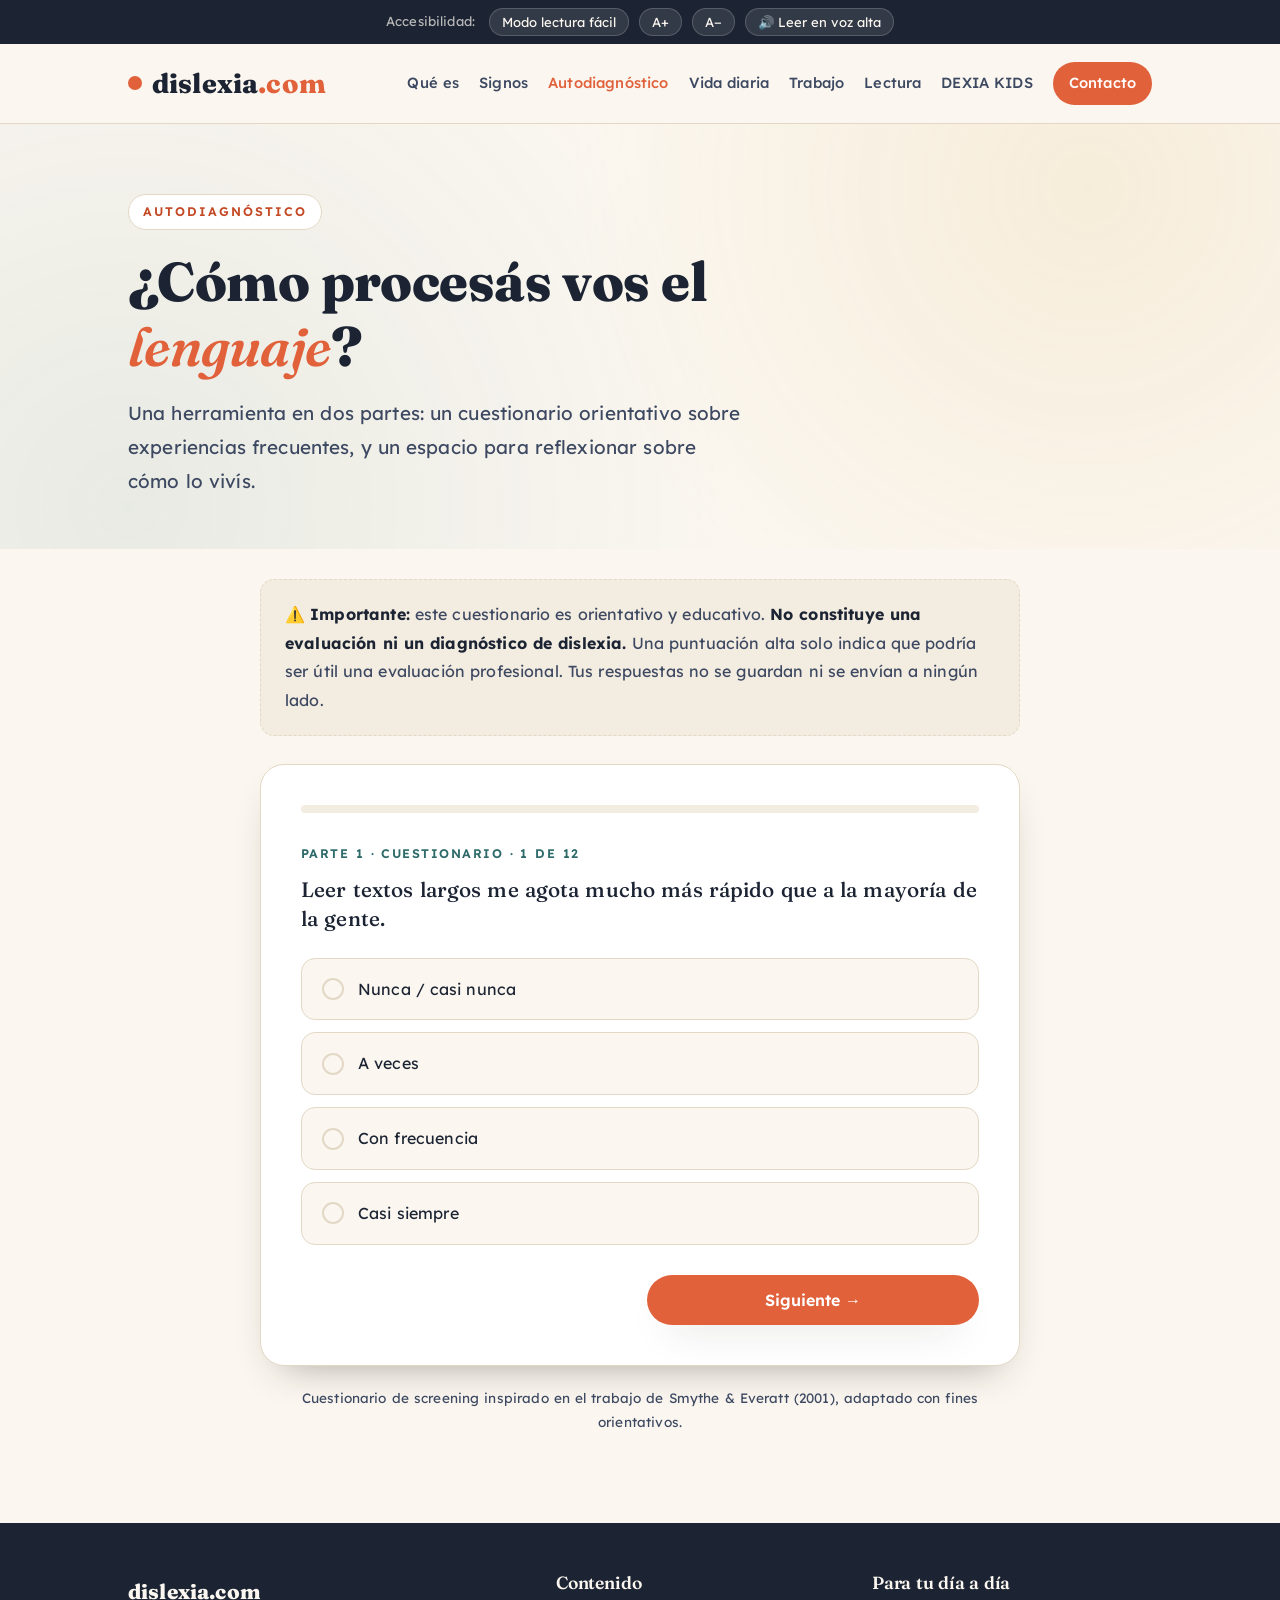
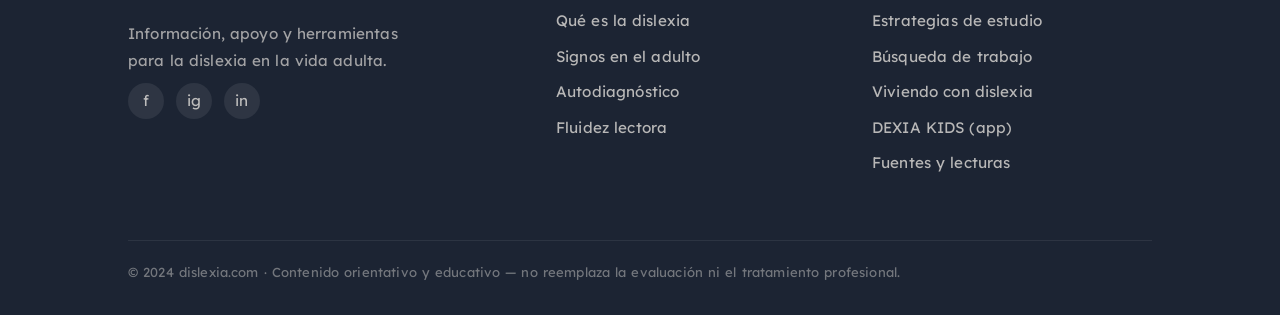
==== autodiagnostico.html @ 5b9c9508 "Add files via upload" ====
<!DOCTYPE html>
<html lang="es">
<head>
<meta charset="UTF-8">
<meta name="viewport" content="width=device-width, initial-scale=1.0">
<link rel="icon" type="image/svg+xml" href="favicon.svg">
<title>Autodiagnóstico orientativo · dislexia.com</title>
<meta name="description" content="Cuestionario orientativo de dislexia en el adulto y espacio de reflexión sobre tu experiencia. No reemplaza una evaluación profesional.">
<link rel="canonical" href="https://www.dislexia.com/autodiagnostico.html">
<meta name="theme-color" content="#e0613a">
<meta property="og:type" content="website">
<meta property="og:locale" content="es_AR">
<meta property="og:locale:alternate" content="en_US">
<meta property="og:site_name" content="dislexia.com">
<meta property="og:title" content="Autodiagnóstico orientativo · dislexia.com">
<meta property="og:description" content="Cuestionario orientativo de dislexia en el adulto y espacio de reflexión sobre tu experiencia. No reemplaza una evaluación profesional.">
<meta property="og:url" content="https://www.dislexia.com/autodiagnostico.html">
<meta property="og:image" content="https://www.dislexia.com/favicon.svg">
<meta name="twitter:card" content="summary">
<meta name="twitter:title" content="Autodiagnóstico orientativo · dislexia.com">
<meta name="twitter:description" content="Cuestionario orientativo de dislexia en el adulto y espacio de reflexión sobre tu experiencia. No reemplaza una evaluación profesional.">
<link rel="preconnect" href="https://fonts.googleapis.com">
<link rel="preconnect" href="https://fonts.gstatic.com" crossorigin>
<link href="https://fonts.googleapis.com/css2?family=Fraunces:opsz,wght@9..144,400;9..144,500;9..144,600;9..144,800&family=Lexend:wght@300;400;500;600;700&display=swap" rel="stylesheet">
<link rel="stylesheet" href="estilos.css">
<style>
  .quiz{background:#fff;border:1px solid var(--line);border-radius:24px;padding:40px;box-shadow:var(--shadow);max-width:760px;margin:0 auto}
  .progress{height:8px;background:var(--paper-2);border-radius:999px;overflow:hidden;margin-bottom:30px}
  .progress span{display:block;height:100%;width:0;background:var(--accent);border-radius:999px;transition:width .4s}
  .qphase{font-size:.78rem;font-weight:600;letter-spacing:.12em;text-transform:uppercase;color:var(--teal);margin-bottom:10px}
  .qtext{font-family:'Fraunces',serif;font-size:1.3rem;font-weight:500;margin-bottom:24px;line-height:1.4;color:var(--ink)}
  .opts{display:flex;flex-direction:column;gap:12px}
  .opt{display:flex;align-items:center;gap:14px;padding:16px 20px;border:1.5px solid var(--line);border-radius:14px;cursor:pointer;font-size:1rem;transition:.18s;background:var(--paper)}
  .opt:hover{border-color:var(--accent);background:#fff}
  .opt.sel{border-color:var(--accent);background:#fff;box-shadow:inset 0 0 0 1px var(--accent)}
  .opt .bullet{width:22px;height:22px;border-radius:50%;border:2px solid var(--line);flex:none;transition:.18s}
  .opt.sel .bullet{border-color:var(--accent);background:var(--accent);box-shadow:inset 0 0 0 3px #fff}
  .reflect textarea{width:100%;min-height:110px;padding:16px;border:1.5px solid var(--line);border-radius:14px;font-family:inherit;font-size:1rem;resize:vertical;background:var(--paper);line-height:1.7}
  .reflect textarea:focus{outline:0;border-color:var(--accent)}
  .reflect .hint{font-size:.88rem;color:var(--ink-soft);margin-top:8px}
  .quiz-nav{display:flex;justify-content:space-between;gap:12px;margin-top:30px}
  .quiz-nav .btn{flex:1;justify-content:center}
  .result{display:none}
  .result.active{display:block}
  .score-card{text-align:center;background:var(--paper);border:1px solid var(--line);border-radius:18px;padding:36px;margin-bottom:24px}
  .score-card .lvl{font-family:'Fraunces',serif;font-size:1.7rem;font-weight:600;margin-bottom:8px;color:var(--ink)}
  .score-card .meter{height:14px;background:var(--paper-2);border-radius:999px;overflow:hidden;margin:20px auto;max-width:420px}
  .score-card .meter span{display:block;height:100%;background:linear-gradient(90deg,var(--gold),var(--accent));border-radius:999px;transition:width .8s;width:0}
  .reflect-back{background:var(--teal-soft);border-radius:14px;padding:20px;margin-bottom:20px;font-size:.98rem;color:var(--ink-soft)}
  .reflect-back strong{display:block;margin-bottom:6px;font-family:'Fraunces',serif;color:var(--teal)}
  .result ul.steps{list-style:none;margin:14px 0;padding:0}
  .result ul.steps li{padding-left:28px;position:relative;margin-bottom:10px;color:var(--ink-soft)}
  .result ul.steps li::before{content:"\2192";position:absolute;left:0;color:var(--accent);font-weight:700}
</style>
</head>
<body>
<div class="a11y" role="region" aria-label="Opciones de accesibilidad">
  <span>Accesibilidad:</span>
  <button id="tggLegible" aria-pressed="false">Modo lectura fácil</button>
  <button id="fontUp">A+</button>
  <button id="fontDown">A−</button>
  <button id="readAloud" aria-pressed="false">🔊 Leer en voz alta</button>
</div>
<nav class="site">
  <div class="wrap">
    <a href="index.html" class="brand"><span class="dot"></span>dislexia<span style="color:var(--accent)">.com</span></a>
    <button class="navtoggle" aria-label="Menú" id="navtoggle">☰</button>
    <div class="navlinks" id="navlinks">
      <a href="que-es.html">Qué es</a>
      <a href="signos.html">Signos</a>
      <a href="autodiagnostico.html" class="active">Autodiagnóstico</a>
      <a href="vida-diaria.html">Vida diaria</a>
      <a href="trabajo.html">Trabajo</a>
      <a href="lectura.html">Lectura</a>
      <a href="dexia-kids.html">DEXIA KIDS</a>
      <a href="contacto.html" class="cta">Contacto</a>
    </div>
  </div>
</nav>
<main>
<header class="page-head">
  <div class="bg"></div>
  <div class="wrap">
    <span class="eyebrow">Autodiagnóstico</span>
    <h1>¿Cómo procesás vos el <em>lenguaje</em>?</h1>
    <p class="lead">Una herramienta en dos partes: un cuestionario orientativo sobre experiencias frecuentes, y un espacio para reflexionar sobre cómo lo vivís.</p>
  </div>
</header>
<section class="content">
  <div class="wrap">
    <div class="callout" style="max-width:760px;margin:0 auto 28px">⚠️ <strong>Importante:</strong> este cuestionario es orientativo y educativo. <strong>No constituye una evaluación ni un diagnóstico de dislexia.</strong> Una puntuación alta solo indica que podría ser útil una evaluación profesional. Tus respuestas no se guardan ni se envían a ningún lado.</div>

    <div class="quiz">
      <div class="progress"><span id="prog"></span></div>
      <div id="quizBody"></div>
      <div class="quiz-nav" id="quizNav">
        <button class="btn btn-ghost" id="prevBtn">← Atrás</button>
        <button class="btn btn-primary" id="nextBtn">Siguiente →</button>
      </div>
      <div class="result" id="result">
        <div style="text-align:center;margin-bottom:20px"><h2 style="font-size:1.5rem">Tu resultado orientativo</h2></div>
        <div class="score-card">
          <div class="lvl" id="resLvl"></div>
          <p id="resText" style="color:var(--ink-soft)"></p>
          <div class="meter"><span id="resMeter"></span></div>
        </div>
        <div class="reflect-back" id="reflectBack"></div>
        <h3 style="font-family:'Fraunces',serif;margin-bottom:6px;color:var(--ink)">Próximos pasos sugeridos</h3>
        <ul class="steps" id="resSteps"></ul>
        <div class="cta-row" style="margin-top:24px">
          <a href="contacto.html" class="btn btn-primary">Conversar con una psicóloga →</a>
          <button class="btn btn-ghost" id="restartBtn">Repetir el test</button>
        </div>
      </div>
    </div>
    <p style="text-align:center;font-size:.85rem;color:var(--ink-soft);margin-top:20px">Cuestionario de screening inspirado en el trabajo de Smythe &amp; Everatt (2001), adaptado con fines orientativos.</p>
  </div>
</section>
</main>
<footer>
  <div class="wrap">
    <div>
      <div class="brand-f">dislexia.com</div>
      <p style="color:rgba(251,247,240,.6);font-size:.95rem;max-width:30ch">Información, apoyo y herramientas para la dislexia en la vida adulta.</p>
      <div class="social">
        <a href="https://www.facebook.com/mundodexia/" aria-label="Facebook">f</a>
        <a href="https://www.instagram.com/todo.dislexia/" aria-label="Instagram">ig</a>
        <a href="https://www.linkedin.com/in/carolina-pampliega/" aria-label="LinkedIn">in</a>
      </div>
    </div>
    <div><h4>Contenido</h4>
      <a href="que-es.html">Qué es la dislexia</a><a href="signos.html">Signos en el adulto</a>
      <a href="autodiagnostico.html">Autodiagnóstico</a><a href="lectura.html">Fluidez lectora</a></div>
    <div><h4>Para tu día a día</h4>
      <a href="estudio.html">Estrategias de estudio</a><a href="trabajo.html">Búsqueda de trabajo</a>
      <a href="vida-diaria.html">Viviendo con dislexia</a>
      <a href="dexia-kids.html">DEXIA KIDS (app)</a><a href="fuentes.html">Fuentes y lecturas</a></div>
    <div class="legal">© 2024 dislexia.com · Contenido orientativo y educativo — no reemplaza la evaluación ni el tratamiento profesional.</div>
  </div>
</footer>
<script src="script.js"></script>
<script>
const screening=[
  "Leer textos largos me agota mucho más rápido que a la mayoría de la gente.",
  "Suelo releer la misma línea o frase varias veces para entenderla.",
  "Me cuesta organizar mis ideas cuando tengo que escribir.",
  "Cometo errores de ortografía incluso en palabras que conozco bien.",
  "Confundo o invierto números, fechas o secuencias (teléfonos, montos).",
  "Recordar instrucciones de varios pasos seguidos me resulta difícil.",
  "Prefiero claramente que me expliquen las cosas hablando antes que leyendo.",
  "De chico/a sentía que leer o escribir me costaba más que a mis compañeros.",
  "Me cuesta calcular el tiempo o llegar puntual a mis compromisos.",
  "Evito tareas que implican mucha lectura o escritura cuando puedo.",
  "Me pierdo con facilidad o confundo izquierda y derecha.",
  "Me expreso mucho mejor hablando que por escrito."
];
const scale=[{t:"Nunca / casi nunca",v:0},{t:"A veces",v:1},{t:"Con frecuencia",v:2},{t:"Casi siempre",v:3}];
const reflectQs=[
  {q:"¿Cuándo empezaste a notar que algo te costaba distinto, y cómo lo viviste?",h:"Poner tu historia en palabras ayuda a ordenarla. Es para vos."},
  {q:"¿En qué situaciones —del trabajo o lo cotidiano— sentís más el impacto hoy?",h:"Identificar el contexto es clave para encontrar estrategias."},
  {q:"¿Qué cosas se te dan especialmente bien? Tus fortalezas también cuentan.",h:"La autopercepción justa incluye lo que funciona, no solo lo que cuesta."}
];
let step=0;
const total=screening.length+reflectQs.length;
const answers=new Array(screening.length).fill(null);
const reflections=new Array(reflectQs.length).fill("");
const body_=document.getElementById('quizBody'),prog=document.getElementById('prog');
const prevBtn=document.getElementById('prevBtn'),nextBtn=document.getElementById('nextBtn');
const quizNav=document.getElementById('quizNav'),resultEl=document.getElementById('result');
function render(){
  prog.style.width=(step/total*100)+'%';
  if(step<screening.length){
    const sel=answers[step];
    body_.innerHTML='<div><div class="qphase">Parte 1 · Cuestionario · '+(step+1)+' de '+screening.length+'</div>'+
      '<div class="qtext">'+screening[step]+'</div><div class="opts">'+
      scale.map((o,i)=>'<div class="opt '+(sel===i?'sel':'')+'" data-i="'+i+'"><span class="bullet"></span>'+o.t+'</div>').join('')+'</div></div>';
    body_.querySelectorAll('.opt').forEach(o=>o.addEventListener('click',()=>{answers[step]=+o.dataset.i;render();}));
  } else {
    const ri=step-screening.length;
    body_.innerHTML='<div class="reflect"><div class="qphase">Parte 2 · Reflexión · '+(ri+1)+' de '+reflectQs.length+'</div>'+
      '<div class="qtext">'+reflectQs[ri].q+'</div>'+
      '<textarea id="refTa" placeholder="Escribí lo que quieras... no hay respuestas correctas.">'+reflections[ri]+'</textarea>'+
      '<p class="hint">'+reflectQs[ri].h+'</p></div>';
    document.getElementById('refTa').addEventListener('input',e=>reflections[ri]=e.target.value);
  }
  prevBtn.style.visibility=step===0?'hidden':'visible';
  nextBtn.textContent=step===total-1?'Ver resultado →':'Siguiente →';
}
nextBtn.addEventListener('click',()=>{
  if(step<screening.length&&answers[step]===null){
    body_.firstChild.animate([{transform:'translateX(-4px)'},{transform:'translateX(4px)'},{transform:'none'}],{duration:200});return;}
  if(step<total-1){step++;render();}else finish();
});
prevBtn.addEventListener('click',()=>{if(step>0){step--;render();}});
function finish(){
  prog.style.width='100%';body_.style.display='none';quizNav.style.display='none';resultEl.classList.add('active');
  const max=screening.length*3,score=answers.reduce((a,b)=>a+(b||0),0),pct=Math.round(score/max*100);
  document.getElementById('resMeter').style.width=pct+'%';
  let lvl,txt,steps;
  if(pct<30){lvl="Pocos indicadores";
    txt="Tus respuestas muestran pocos rasgos típicamente asociados a la dislexia. Esto no descarta otras explicaciones para lo que experimentás.";
    steps=["Si igual sentís dificultades concretas, vale explorarlas con un profesional","Aprovechá las herramientas prácticas del sitio","Cuidá tu autopercepción: tener dificultades no significa que algo esté mal con vos"];}
  else if(pct<60){lvl="Algunos indicadores presentes";
    txt="Aparecen varios rasgos compatibles con un perfil disléxico. No es concluyente, pero sí una buena razón para profundizar.";
    steps=["Considerá una evaluación psicológica para tener claridad","Empezá a probar las estrategias de estudio, lectura y vida diaria","Hablarlo con un profesional puede aliviar mucho la carga emocional"];}
  else{lvl="Varios indicadores significativos";
    txt="Tus respuestas reflejan numerosos rasgos frecuentemente asociados a la dislexia adulta. Una evaluación profesional puede darte respuestas y, sobre todo, herramientas.";
    steps=["Una evaluación profesional te dará un diagnóstico claro","No estás solo/a: el diagnóstico adulto es muy común y abre puertas","Las herramientas del sitio pueden ayudarte desde hoy","Considerá un acompañamiento para trabajar la autopercepción y lo emocional"];}
  document.getElementById('resLvl').textContent=lvl;
  document.getElementById('resText').textContent=txt;
  document.getElementById('resSteps').innerHTML=steps.map(s=>'<li>'+s+'</li>').join('');
  const wrote=reflections.some(r=>r.trim().length>0);
  document.getElementById('reflectBack').innerHTML=wrote
    ?'<strong>Sobre lo que escribiste</strong>Te tomaste el tiempo de mirar tu propia historia: cuándo empezó, dónde impacta y qué se te da bien. Esa mirada completa —dificultades y fortalezas juntas— es justo el punto de partida de un buen acompañamiento. Guardá lo que escribiste; puede ser muy útil en una primera consulta.'
    :'<strong>Un cierre para vos</strong>La parte reflexiva quedó en blanco, y está bien. Cuando quieras, volvé: poner en palabras tu experiencia —lo que cuesta y lo que se te da bien— suele ser el primer paso para cambiar la relación con la dislexia.';
}
document.getElementById('restartBtn').addEventListener('click',()=>{
  step=0;answers.fill(null);reflections.fill("");
  body_.style.display='';quizNav.style.display='';resultEl.classList.remove('active');render();
});
render();
</script>
<script data-goatcounter="https://cpampliega.goatcounter.com/count"
        async src="//gc.zgo.at/count.js"></script>
</body>
</html>
---- estilos.css ----
/* ===== dislexia.com — estilos compartidos ===== */
:root{
  --ink:#1c2433; --ink-soft:#3d4861; --paper:#fbf7f0; --paper-2:#f3ece0;
  --accent:#e0613a; --accent-deep:#c44a26; --teal:#2f6b6b; --teal-soft:#dcebe2;
  --gold:#d9a441; --line:#e3d8c6; --shadow:0 18px 40px -22px rgba(40,30,20,.45);
  --radius:18px; --maxw:1080px;
}
*{box-sizing:border-box;margin:0;padding:0}
html{scroll-behavior:smooth}
body{
  font-family:'Lexend',sans-serif; background:var(--paper); color:var(--ink);
  line-height:1.8; letter-spacing:.01em; word-spacing:.05em;
  -webkit-font-smoothing:antialiased; overflow-x:hidden;
}
h1,h2,h3,h4{font-family:'Fraunces',serif;line-height:1.18;letter-spacing:-.01em;font-weight:600}
a{color:inherit}
::selection{background:var(--accent);color:#fff}
img{max-width:100%}

/* modo lectura fácil */
body.legible{font-weight:500;line-height:2.1;letter-spacing:.05em;word-spacing:.18em}
body.legible p,body.legible li{max-width:62ch}

.wrap{max-width:var(--maxw);margin:0 auto;padding:0 28px}

/* barra accesibilidad */
.a11y{position:relative;z-index:60;background:var(--ink);color:var(--paper);
  display:flex;justify-content:center;gap:10px;flex-wrap:wrap;padding:8px 16px;font-size:.82rem}
.a11y button{background:rgba(255,255,255,.1);color:var(--paper);border:1px solid rgba(255,255,255,.18);
  padding:5px 12px;border-radius:999px;cursor:pointer;font-family:inherit;font-size:.82rem;transition:.2s}
.a11y button:hover,.a11y button[aria-pressed="true"]{background:var(--accent);border-color:var(--accent)}
.a11y span{opacity:.7;align-self:center;margin-right:4px}

/* nav */
nav.site{position:sticky;top:0;z-index:50;background:rgba(251,247,240,.9);backdrop-filter:blur(10px);
  border-bottom:1px solid var(--line)}
nav.site .wrap{display:flex;align-items:center;justify-content:space-between;padding-top:15px;padding-bottom:15px}
.brand{font-family:'Fraunces',serif;font-weight:800;font-size:1.7rem;display:flex;align-items:center;gap:10px;text-decoration:none}
.brand .dot{width:14px;height:14px;border-radius:50%;background:var(--accent)}
.brand span[style*="accent"]{margin-left:-10px}
.navlinks{display:flex;gap:20px;font-size:.92rem;font-weight:500;align-items:center;flex-wrap:wrap}
.navlinks a{text-decoration:none;color:var(--ink-soft);transition:.2s;padding:4px 0}
.navlinks a:hover,.navlinks a.active{color:var(--accent)}
.navlinks a.cta{background:var(--accent);color:#fff;padding:8px 16px;border-radius:999px}
.navlinks a.cta:hover{background:var(--accent-deep);color:#fff}
.navtoggle{display:none;background:none;border:0;font-size:1.6rem;cursor:pointer;color:var(--ink)}
@media(max-width:920px){
  .navlinks{display:none;position:absolute;top:100%;left:0;right:0;flex-direction:column;align-items:flex-start;
    background:var(--paper);padding:20px 28px;gap:14px;border-bottom:1px solid var(--line)}
  .navlinks.open{display:flex}
  .navtoggle{display:block}
}
@media(max-width:420px){
  .brand{font-size:1.45rem}
}

/* botones */
.btn{display:inline-flex;align-items:center;gap:9px;padding:14px 26px;border-radius:999px;
  font-family:inherit;font-weight:600;font-size:1rem;text-decoration:none;cursor:pointer;border:0;transition:.22s}
.btn-primary{background:var(--accent);color:#fff;box-shadow:var(--shadow)}
.btn-primary:hover{background:var(--accent-deep);transform:translateY(-2px)}
.btn-ghost{background:#fff;color:var(--ink);border:1.5px solid var(--line)}
.btn-ghost:hover{border-color:var(--accent);color:var(--accent-deep)}
.cta-row{display:flex;gap:14px;flex-wrap:wrap}

/* page header */
.page-head{padding:70px 0 50px;position:relative;overflow:hidden}
.page-head .bg{position:absolute;inset:0;z-index:0;opacity:.5;
  background:radial-gradient(circle at 85% 15%,rgba(217,164,65,.25),transparent 45%),
             radial-gradient(circle at 10% 90%,rgba(47,107,107,.18),transparent 50%)}
.page-head .wrap{position:relative;z-index:1}
.eyebrow{display:inline-block;font-size:.78rem;font-weight:600;letter-spacing:.16em;text-transform:uppercase;
  color:var(--accent-deep);background:#fff;border:1px solid var(--line);padding:6px 14px;border-radius:999px;margin-bottom:20px}
.page-head h1{font-size:clamp(2.1rem,5vw,3.4rem);font-weight:800;margin-bottom:18px;max-width:18ch}
.page-head h1 em{font-style:italic;color:var(--accent);font-weight:600}
.page-head p.lead{font-size:1.18rem;color:var(--ink-soft);max-width:56ch}

/* secciones contenido */
.content{padding:30px 0 70px}
.content .wrap{max-width:820px}
.content h2{font-size:clamp(1.5rem,3vw,2rem);margin:46px 0 16px;color:var(--ink)}
.content h2:first-child{margin-top:0}
.content h3{font-size:1.2rem;margin:30px 0 10px;color:var(--teal)}
.content p{margin-bottom:18px;color:var(--ink-soft);font-size:1.05rem}
.content ul{margin:0 0 22px;padding-left:0;list-style:none}
.content ul li{position:relative;padding-left:30px;margin-bottom:12px;color:var(--ink-soft);font-size:1.05rem}
.content ul li::before{content:"";position:absolute;left:6px;top:.7em;width:8px;height:8px;border-radius:50%;background:var(--accent)}
.content ul.check li::before{content:"✓";left:0;top:0;width:auto;height:auto;background:none;color:var(--teal);font-weight:700}

/* tarjetas */
.cards{display:grid;grid-template-columns:repeat(auto-fit,minmax(240px,1fr));gap:20px;margin:30px 0}
.card{background:#fff;border:1px solid var(--line);border-radius:var(--radius);padding:26px;transition:.25s;text-decoration:none;color:inherit;display:block}
a.card:hover{transform:translateY(-4px);box-shadow:var(--shadow);border-color:var(--accent)}
.card .ico{width:46px;height:46px;border-radius:13px;display:grid;place-items:center;background:var(--teal-soft);font-size:1.4rem;margin-bottom:14px}
.card h3{font-size:1.12rem;margin:0 0 8px;color:var(--ink)}
.card p{font-size:.96rem;color:var(--ink-soft);margin:0}
.card .more{display:inline-block;margin-top:12px;font-size:.9rem;font-weight:600;color:var(--accent-deep)}

/* cita */
.quote-box{background:var(--teal-soft);border-radius:var(--radius);padding:28px 32px;margin:30px 0;
  border-left:5px solid var(--teal)}
.quote-box p{font-family:'Fraunces',serif;font-style:italic;font-size:1.2rem;color:var(--teal);margin:0;line-height:1.55}
.quote-box cite{display:block;margin-top:12px;font-style:normal;font-size:.9rem;font-weight:600;color:var(--ink-soft);font-family:'Lexend',sans-serif}

/* callout */
.callout{background:var(--paper-2);border:1px dashed var(--line);border-radius:14px;padding:20px 24px;margin:26px 0;font-size:1rem;color:var(--ink-soft)}
.callout strong{color:var(--ink)}
.highlight-band{background:var(--accent);color:#fff;border-radius:var(--radius);padding:30px 34px;margin:34px 0;text-align:center}
.highlight-band p{color:#fff;font-family:'Fraunces',serif;font-size:1.3rem;font-style:italic;margin:0;line-height:1.5}

.alt{background:var(--paper-2)}
section.block{padding:64px 0}
section.block h2{font-size:clamp(1.7rem,3.5vw,2.4rem);margin-bottom:14px}
.sec-tag{font-size:.78rem;font-weight:600;letter-spacing:.16em;text-transform:uppercase;color:var(--teal);margin-bottom:12px;display:block}
.sec-intro{font-size:1.1rem;color:var(--ink-soft);max-width:58ch;margin-bottom:38px}

/* footer */
footer{background:var(--ink);color:rgba(251,247,240,.65);padding:50px 28px 30px}
footer .wrap{max-width:var(--maxw);display:grid;grid-template-columns:1.4fr 1fr 1fr;gap:36px}
@media(max-width:740px){footer .wrap{grid-template-columns:1fr;gap:26px}}
footer h4{font-family:'Fraunces',serif;color:var(--paper);font-size:1.1rem;margin-bottom:14px}
footer a{color:rgba(251,247,240,.7);text-decoration:none;display:block;margin-bottom:8px;font-size:.95rem}
footer a:hover{color:var(--gold)}
footer .brand-f{font-family:'Fraunces',serif;font-weight:800;color:var(--paper);font-size:1.3rem;margin-bottom:10px}
footer .legal{grid-column:1/-1;border-top:1px solid rgba(255,255,255,.12);margin-top:20px;padding-top:20px;font-size:.82rem;opacity:.6}
.social{display:flex;gap:12px;margin-top:8px}
.social a{display:inline-grid;place-items:center;width:36px;height:36px;border-radius:50%;background:rgba(255,255,255,.08);margin:0}
.social a:hover{background:var(--gold);color:var(--ink)}

.reveal{opacity:0;transform:translateY(22px);transition:.7s}
.reveal.in{opacity:1;transform:none}
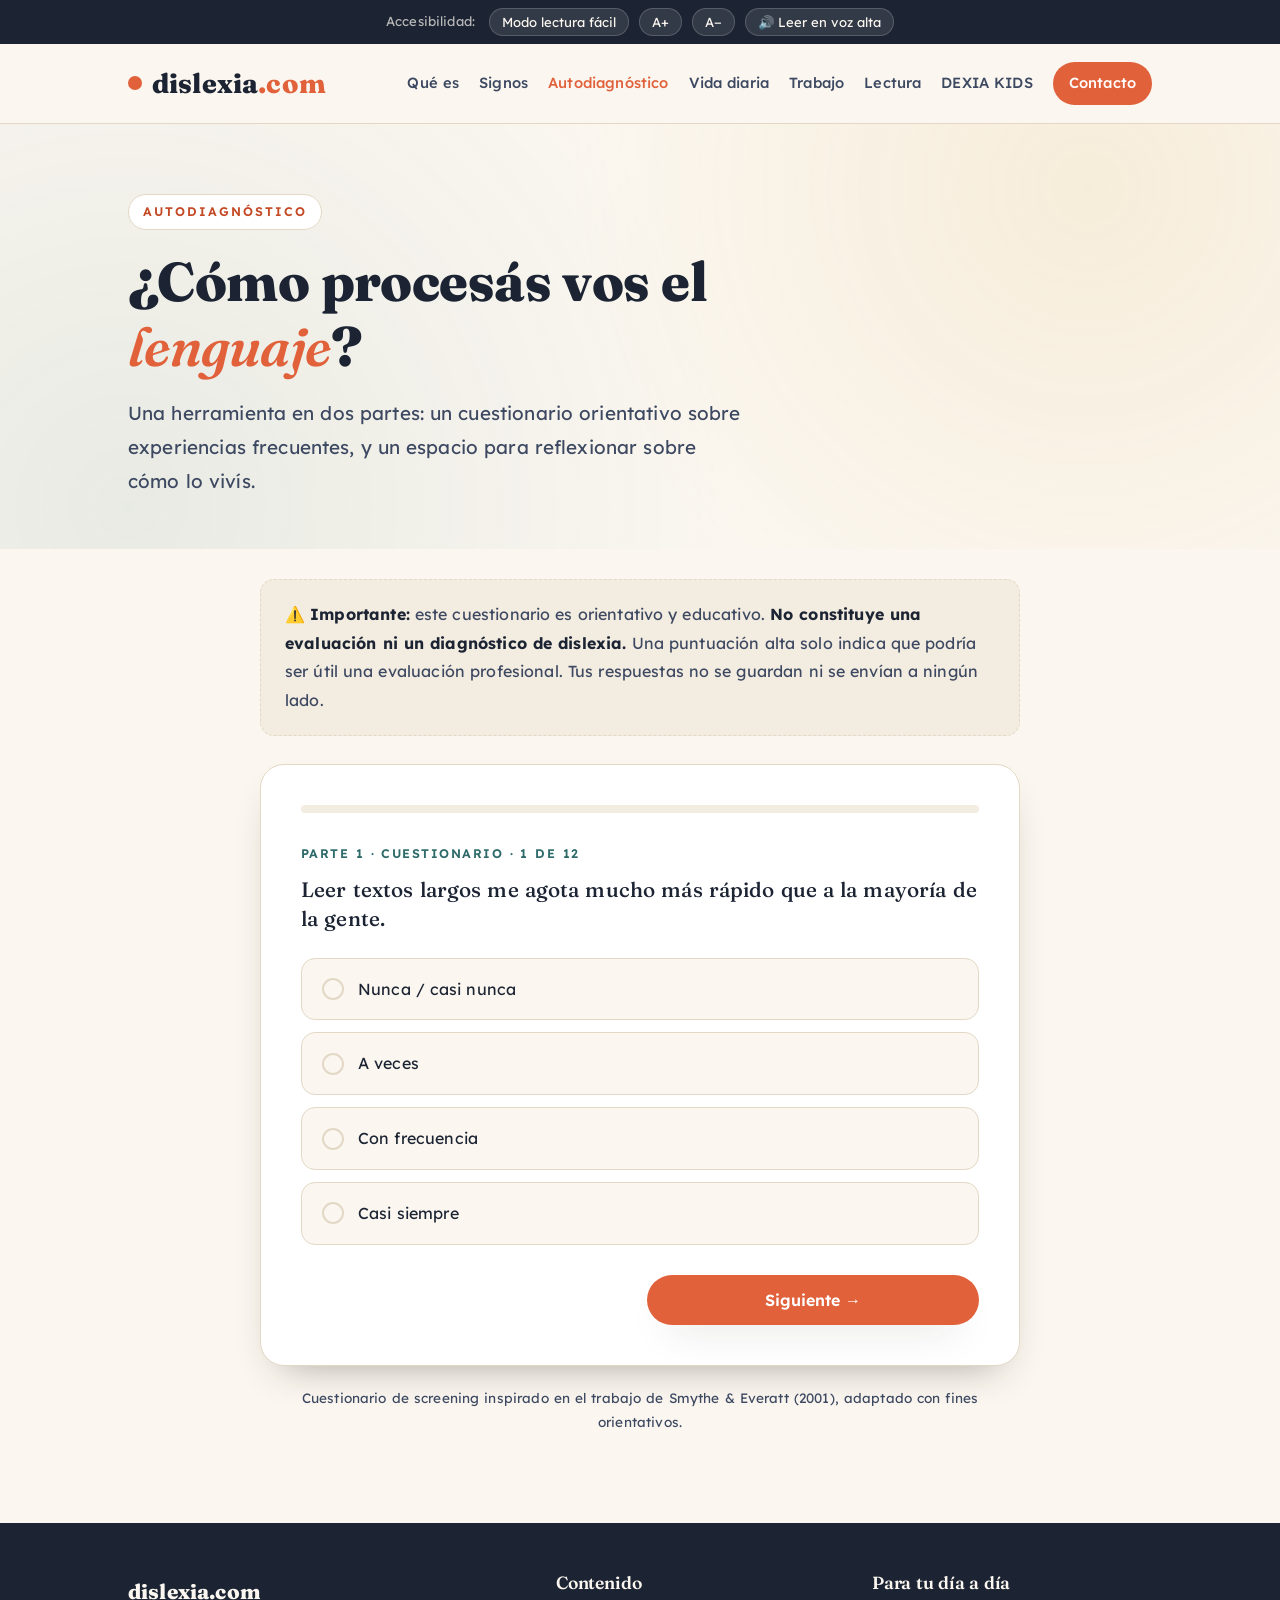
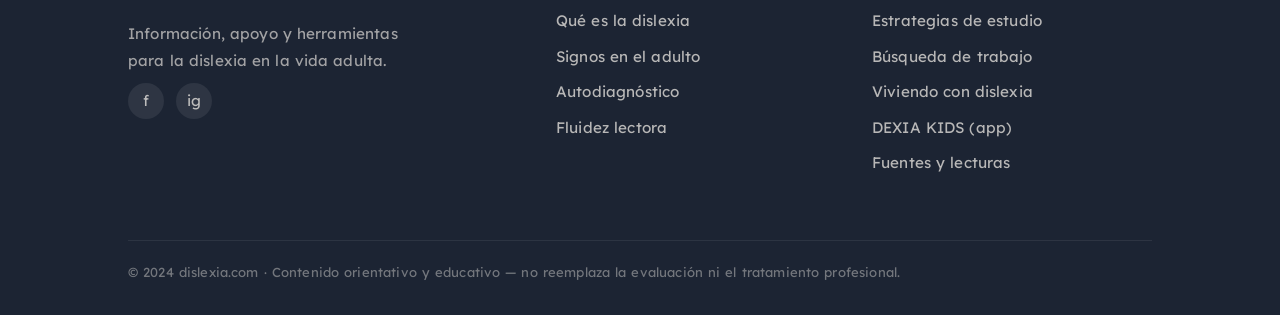
==== commit bd5d2e9c: "Add files via upload" ====
--- a/autodiagnostico.html
+++ b/autodiagnostico.html
@@ -6,7 +6,7 @@
 <link rel="icon" type="image/svg+xml" href="favicon.svg">
 <title>Autodiagnóstico orientativo · dislexia.com</title>
 <meta name="description" content="Cuestionario orientativo de dislexia en el adulto y espacio de reflexión sobre tu experiencia. No reemplaza una evaluación profesional.">
-<link rel="canonical" href="https://www.dislexia.com/autodiagnostico.html">
+<link rel="canonical" href="https://dislexia.com/autodiagnostico.html">
 <meta name="theme-color" content="#e0613a">
 <meta property="og:type" content="website">
 <meta property="og:locale" content="es_AR">
@@ -14,8 +14,8 @@
 <meta property="og:site_name" content="dislexia.com">
 <meta property="og:title" content="Autodiagnóstico orientativo · dislexia.com">
 <meta property="og:description" content="Cuestionario orientativo de dislexia en el adulto y espacio de reflexión sobre tu experiencia. No reemplaza una evaluación profesional.">
-<meta property="og:url" content="https://www.dislexia.com/autodiagnostico.html">
-<meta property="og:image" content="https://www.dislexia.com/favicon.svg">
+<meta property="og:url" content="https://dislexia.com/autodiagnostico.html">
+<meta property="og:image" content="https://dislexia.com/favicon.svg">
 <meta name="twitter:card" content="summary">
 <meta name="twitter:title" content="Autodiagnóstico orientativo · dislexia.com">
 <meta name="twitter:description" content="Cuestionario orientativo de dislexia en el adulto y espacio de reflexión sobre tu experiencia. No reemplaza una evaluación profesional.">
@@ -125,7 +125,6 @@
       <div class="social">
         <a href="https://www.facebook.com/mundodexia/" aria-label="Facebook">f</a>
         <a href="https://www.instagram.com/todo.dislexia/" aria-label="Instagram">ig</a>
-        <a href="https://www.linkedin.com/in/carolina-pampliega/" aria-label="LinkedIn">in</a>
       </div>
     </div>
     <div><h4>Contenido</h4>
@@ -135,6 +134,7 @@
       <a href="estudio.html">Estrategias de estudio</a><a href="trabajo.html">Búsqueda de trabajo</a>
       <a href="vida-diaria.html">Viviendo con dislexia</a>
       <a href="dexia-kids.html">DEXIA KIDS (app)</a><a href="fuentes.html">Fuentes y lecturas</a></div>
+    <div class="legal" id="gc-visitors" style="display:none">Gracias a nuestros <span id="gc-count">XXX</span> visitantes en 2026.</div>
     <div class="legal">© 2024 dislexia.com · Contenido orientativo y educativo — no reemplaza la evaluación ni el tratamiento profesional.</div>
   </div>
 </footer>
@@ -220,6 +220,20 @@
 });
 render();
 </script>
+<script id="gc-count-fetch">
+(function(){
+  fetch('https://cpampliega.goatcounter.com/counter/TOTAL.json')
+    .then(function(r){ return r.ok ? r.json() : Promise.reject(); })
+    .then(function(d){
+      var n = parseInt(String(d.count).replace(/[^0-9]/g,''), 10);
+      if (!n) return;
+      document.getElementById('gc-count').textContent = n.toLocaleString('es-AR');
+      var els = document.querySelectorAll('#gc-visitors');
+      els.forEach(function(el){ el.style.display=''; });
+    })
+    .catch(function(){ /* si falla, la línea queda oculta */ });
+})();
+</script>
 <script data-goatcounter="https://cpampliega.goatcounter.com/count"
         async src="//gc.zgo.at/count.js"></script>
 </body>
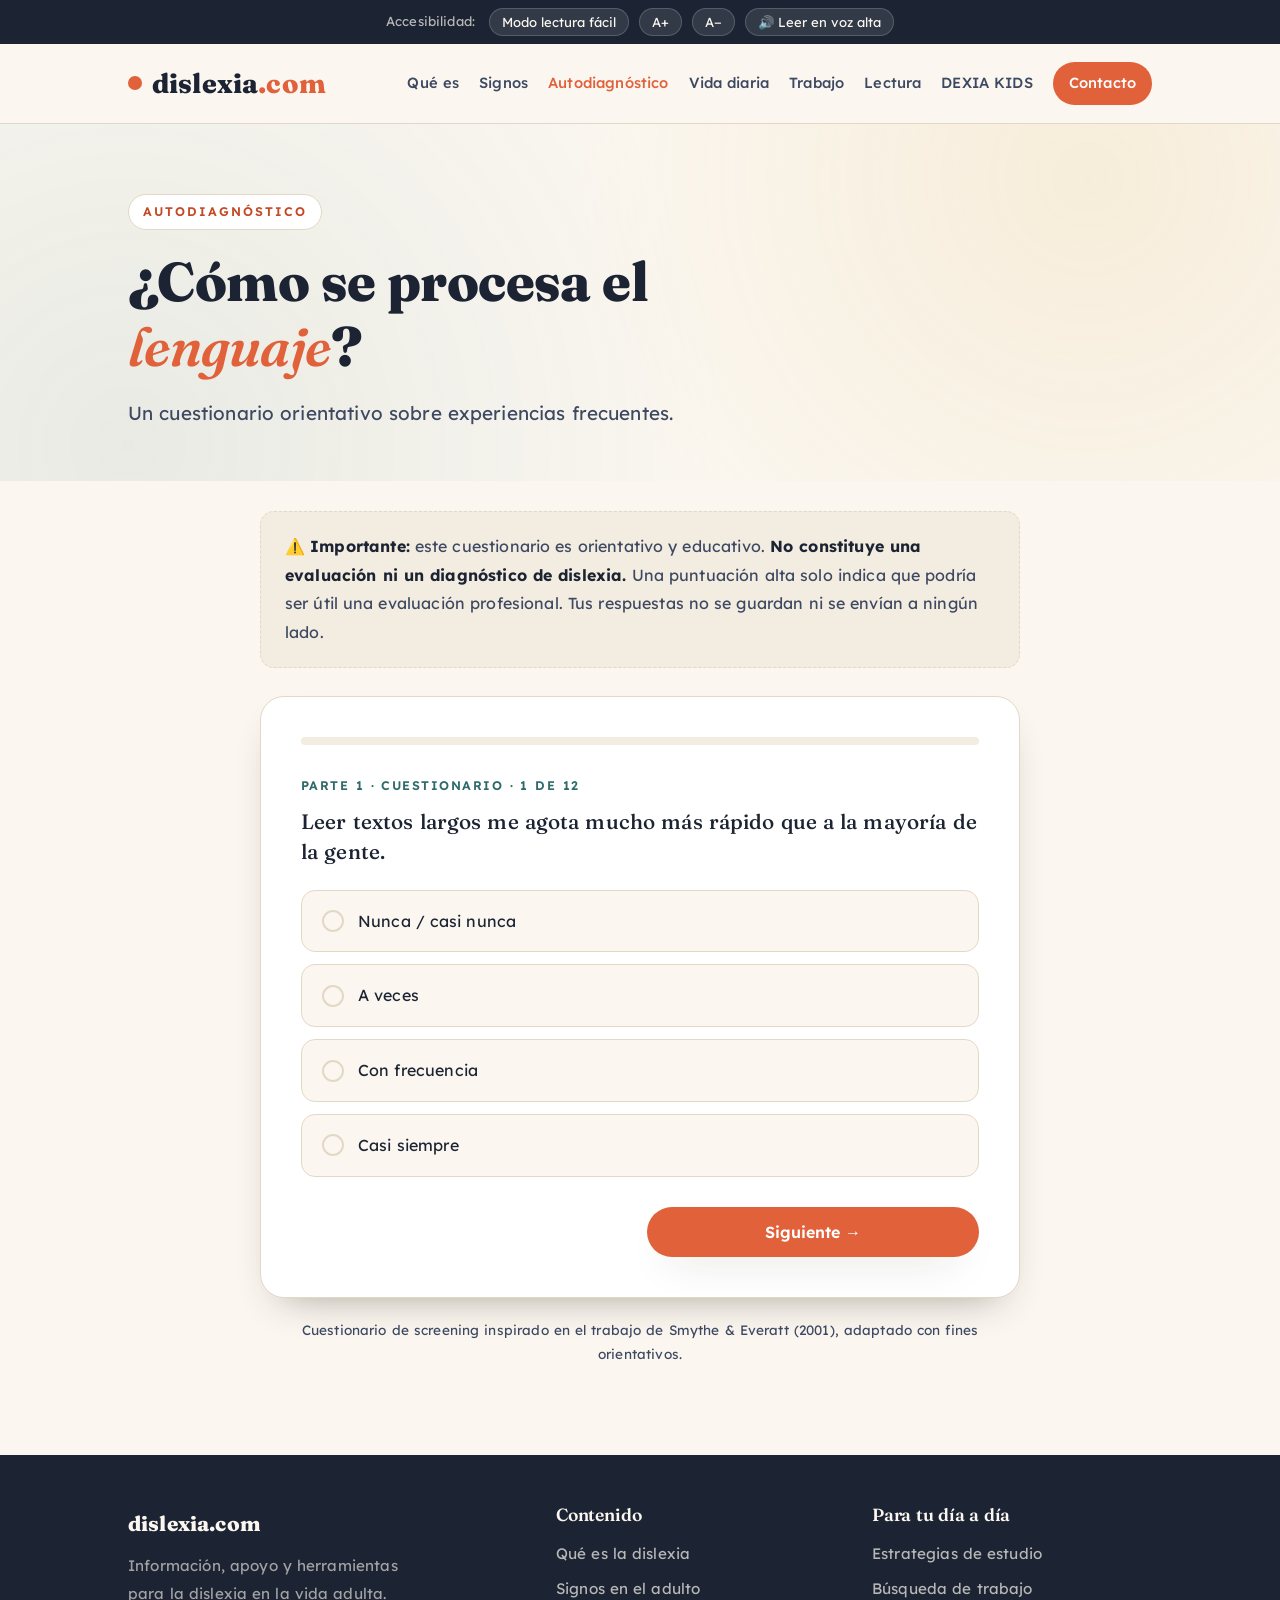
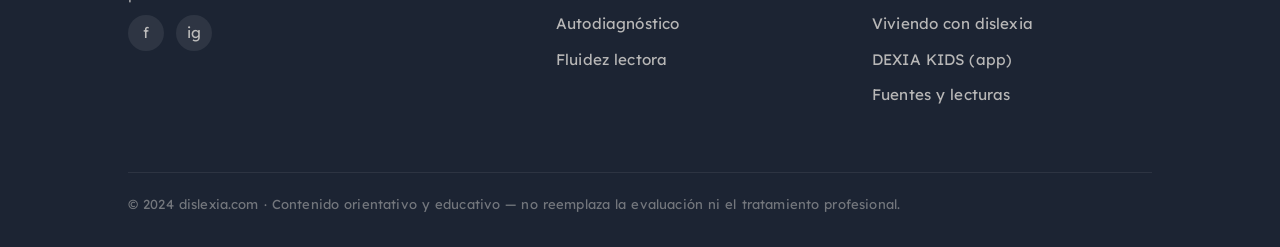
==== commit 39fe810c: "Add files via upload" ====
--- a/autodiagnostico.html
+++ b/autodiagnostico.html
@@ -4,21 +4,21 @@
 <meta charset="UTF-8">
 <meta name="viewport" content="width=device-width, initial-scale=1.0">
 <link rel="icon" type="image/svg+xml" href="favicon.svg">
-<title>Autodiagnóstico orientativo · dislexia.com</title>
-<meta name="description" content="Cuestionario orientativo de dislexia en el adulto y espacio de reflexión sobre tu experiencia. No reemplaza una evaluación profesional.">
+<title>Test de dislexia en adultos: autodiagnóstico orientativo · dislexia.com</title>
+<meta name="description" content="Test orientativo de dislexia en adultos: un cuestionario de autoevaluación y un espacio de reflexión sobre tu experiencia. No reemplaza una evaluación profesional.">
 <link rel="canonical" href="https://dislexia.com/autodiagnostico.html">
 <meta name="theme-color" content="#e0613a">
 <meta property="og:type" content="website">
 <meta property="og:locale" content="es_AR">
 <meta property="og:locale:alternate" content="en_US">
 <meta property="og:site_name" content="dislexia.com">
-<meta property="og:title" content="Autodiagnóstico orientativo · dislexia.com">
-<meta property="og:description" content="Cuestionario orientativo de dislexia en el adulto y espacio de reflexión sobre tu experiencia. No reemplaza una evaluación profesional.">
+<meta property="og:title" content="Test de dislexia en adultos: autodiagnóstico orientativo · dislexia.com">
+<meta property="og:description" content="Test orientativo de dislexia en adultos: un cuestionario de autoevaluación y un espacio de reflexión sobre tu experiencia. No reemplaza una evaluación profesional.">
 <meta property="og:url" content="https://dislexia.com/autodiagnostico.html">
 <meta property="og:image" content="https://dislexia.com/favicon.svg">
 <meta name="twitter:card" content="summary">
-<meta name="twitter:title" content="Autodiagnóstico orientativo · dislexia.com">
-<meta name="twitter:description" content="Cuestionario orientativo de dislexia en el adulto y espacio de reflexión sobre tu experiencia. No reemplaza una evaluación profesional.">
+<meta name="twitter:title" content="Test de dislexia en adultos: autodiagnóstico orientativo · dislexia.com">
+<meta name="twitter:description" content="Test orientativo de dislexia en adultos: un cuestionario de autoevaluación y un espacio de reflexión sobre tu experiencia. No reemplaza una evaluación profesional.">
 <link rel="preconnect" href="https://fonts.googleapis.com">
 <link rel="preconnect" href="https://fonts.gstatic.com" crossorigin>
 <link href="https://fonts.googleapis.com/css2?family=Fraunces:opsz,wght@9..144,400;9..144,500;9..144,600;9..144,800&family=Lexend:wght@300;400;500;600;700&display=swap" rel="stylesheet">
@@ -82,8 +82,8 @@
   <div class="bg"></div>
   <div class="wrap">
     <span class="eyebrow">Autodiagnóstico</span>
-    <h1>¿Cómo procesás vos el <em>lenguaje</em>?</h1>
-    <p class="lead">Una herramienta en dos partes: un cuestionario orientativo sobre experiencias frecuentes, y un espacio para reflexionar sobre cómo lo vivís.</p>
+    <h1>¿Cómo se procesa el <em>lenguaje</em>?</h1>
+    <p class="lead">Un cuestionario orientativo sobre experiencias frecuentes.</p>
   </div>
 </header>
 <section class="content">
@@ -156,9 +156,9 @@
 ];
 const scale=[{t:"Nunca / casi nunca",v:0},{t:"A veces",v:1},{t:"Con frecuencia",v:2},{t:"Casi siempre",v:3}];
 const reflectQs=[
-  {q:"¿Cuándo empezaste a notar que algo te costaba distinto, y cómo lo viviste?",h:"Poner tu historia en palabras ayuda a ordenarla. Es para vos."},
-  {q:"¿En qué situaciones —del trabajo o lo cotidiano— sentís más el impacto hoy?",h:"Identificar el contexto es clave para encontrar estrategias."},
-  {q:"¿Qué cosas se te dan especialmente bien? Tus fortalezas también cuentan.",h:"La autopercepción justa incluye lo que funciona, no solo lo que cuesta."}
+  {q:"¿Cuándo empezó a notarse que algo costaba distinto, y cómo se vivió?",h:"Poner la propia historia en palabras ayuda a ordenarla. Es un espacio personal."},
+  {q:"¿En qué situaciones —del trabajo o lo cotidiano— se siente más el impacto hoy?",h:"Identificar el contexto es clave para encontrar estrategias."},
+  {q:"¿Qué cosas se dan especialmente bien? Las fortalezas también cuentan.",h:"La autopercepción justa incluye lo que funciona, no solo lo que cuesta."}
 ];
 let step=0;
 const total=screening.length+reflectQs.length;
@@ -179,7 +179,7 @@
     const ri=step-screening.length;
     body_.innerHTML='<div class="reflect"><div class="qphase">Parte 2 · Reflexión · '+(ri+1)+' de '+reflectQs.length+'</div>'+
       '<div class="qtext">'+reflectQs[ri].q+'</div>'+
-      '<textarea id="refTa" placeholder="Escribí lo que quieras... no hay respuestas correctas.">'+reflections[ri]+'</textarea>'+
+      '<textarea id="refTa" placeholder="Escribe lo que quieras... no hay respuestas correctas.">'+reflections[ri]+'</textarea>'+
       '<p class="hint">'+reflectQs[ri].h+'</p></div>';
     document.getElementById('refTa').addEventListener('input',e=>reflections[ri]=e.target.value);
   }
@@ -198,21 +198,21 @@
   document.getElementById('resMeter').style.width=pct+'%';
   let lvl,txt,steps;
   if(pct<30){lvl="Pocos indicadores";
-    txt="Tus respuestas muestran pocos rasgos típicamente asociados a la dislexia. Esto no descarta otras explicaciones para lo que experimentás.";
-    steps=["Si igual sentís dificultades concretas, vale explorarlas con un profesional","Aprovechá las herramientas prácticas del sitio","Cuidá tu autopercepción: tener dificultades no significa que algo esté mal con vos"];}
+    txt="Tus respuestas muestran pocos rasgos típicamente asociados a la dislexia. Esto no descarta otras explicaciones para lo que se experimenta.";
+    steps=["Si igual hay dificultades concretas, vale explorarlas con un profesional","Aprovecha las herramientas prácticas del sitio","Cuida tu autopercepción: tener dificultades no significa que algo esté mal en uno"];}
   else if(pct<60){lvl="Algunos indicadores presentes";
     txt="Aparecen varios rasgos compatibles con un perfil disléxico. No es concluyente, pero sí una buena razón para profundizar.";
-    steps=["Considerá una evaluación psicológica para tener claridad","Empezá a probar las estrategias de estudio, lectura y vida diaria","Hablarlo con un profesional puede aliviar mucho la carga emocional"];}
+    steps=["Considera una evaluación psicológica para tener claridad","Empieza a probar las estrategias de estudio, lectura y vida diaria","Hablarlo con un profesional puede aliviar mucho la carga emocional"];}
   else{lvl="Varios indicadores significativos";
-    txt="Tus respuestas reflejan numerosos rasgos frecuentemente asociados a la dislexia adulta. Una evaluación profesional puede darte respuestas y, sobre todo, herramientas.";
-    steps=["Una evaluación profesional te dará un diagnóstico claro","No estás solo/a: el diagnóstico adulto es muy común y abre puertas","Las herramientas del sitio pueden ayudarte desde hoy","Considerá un acompañamiento para trabajar la autopercepción y lo emocional"];}
+    txt="Tus respuestas reflejan numerosos rasgos frecuentemente asociados a la dislexia adulta. Una evaluación profesional puede dar respuestas y, sobre todo, herramientas.";
+    steps=["Una evaluación profesional dará un diagnóstico claro","No estás solo/a: el diagnóstico adulto es muy común y abre puertas","Las herramientas del sitio pueden ayudarte desde hoy","Considera un acompañamiento para trabajar la autopercepción y lo emocional"];}
   document.getElementById('resLvl').textContent=lvl;
   document.getElementById('resText').textContent=txt;
   document.getElementById('resSteps').innerHTML=steps.map(s=>'<li>'+s+'</li>').join('');
   const wrote=reflections.some(r=>r.trim().length>0);
   document.getElementById('reflectBack').innerHTML=wrote
-    ?'<strong>Sobre lo que escribiste</strong>Te tomaste el tiempo de mirar tu propia historia: cuándo empezó, dónde impacta y qué se te da bien. Esa mirada completa —dificultades y fortalezas juntas— es justo el punto de partida de un buen acompañamiento. Guardá lo que escribiste; puede ser muy útil en una primera consulta.'
-    :'<strong>Un cierre para vos</strong>La parte reflexiva quedó en blanco, y está bien. Cuando quieras, volvé: poner en palabras tu experiencia —lo que cuesta y lo que se te da bien— suele ser el primer paso para cambiar la relación con la dislexia.';
+    ?'<strong>Sobre lo que escribiste</strong>Te tomaste el tiempo de mirar tu propia historia: cuándo empezó, dónde impacta y qué se te da bien. Esa mirada completa —dificultades y fortalezas juntas— es justo el punto de partida de un buen acompañamiento. Guarda lo que escribiste; puede ser muy útil en una primera consulta.'
+    :'<strong>Un cierre personal</strong>La parte reflexiva quedó en blanco, y está bien. Cuando quieras, vuelve: poner en palabras tu experiencia —lo que cuesta y lo que se te da bien— suele ser el primer paso para cambiar la relación con la dislexia.';
 }
 document.getElementById('restartBtn').addEventListener('click',()=>{
   step=0;answers.fill(null);reflections.fill("");
@@ -225,13 +225,15 @@
   fetch('https://cpampliega.goatcounter.com/counter/TOTAL.json')
     .then(function(r){ return r.ok ? r.json() : Promise.reject(); })
     .then(function(d){
-      var n = parseInt(String(d.count).replace(/[^0-9]/g,''), 10);
-      if (!n) return;
-      document.getElementById('gc-count').textContent = n.toLocaleString('es-AR');
-      var els = document.querySelectorAll('#gc-visitors');
-      els.forEach(function(el){ el.style.display=''; });
+      // d.count_unique es el conteo de visitantes (sin formatear suele venir en count_unique o count)
+      var raw = (d.count_unique != null ? d.count_unique : d.count);
+      var n = parseInt(String(raw).replace(/[^0-9]/g,''), 10);
+      if (isNaN(n) || n < 1) return;
+      var el = document.getElementById('gc-count');
+      if (el) el.textContent = n.toLocaleString('es-AR');
+      document.querySelectorAll('#gc-visitors').forEach(function(x){ x.style.display=''; });
     })
-    .catch(function(){ /* si falla, la línea queda oculta */ });
+    .catch(function(){ /* si falla, la linea queda oculta */ });
 })();
 </script>
 <script data-goatcounter="https://cpampliega.goatcounter.com/count"
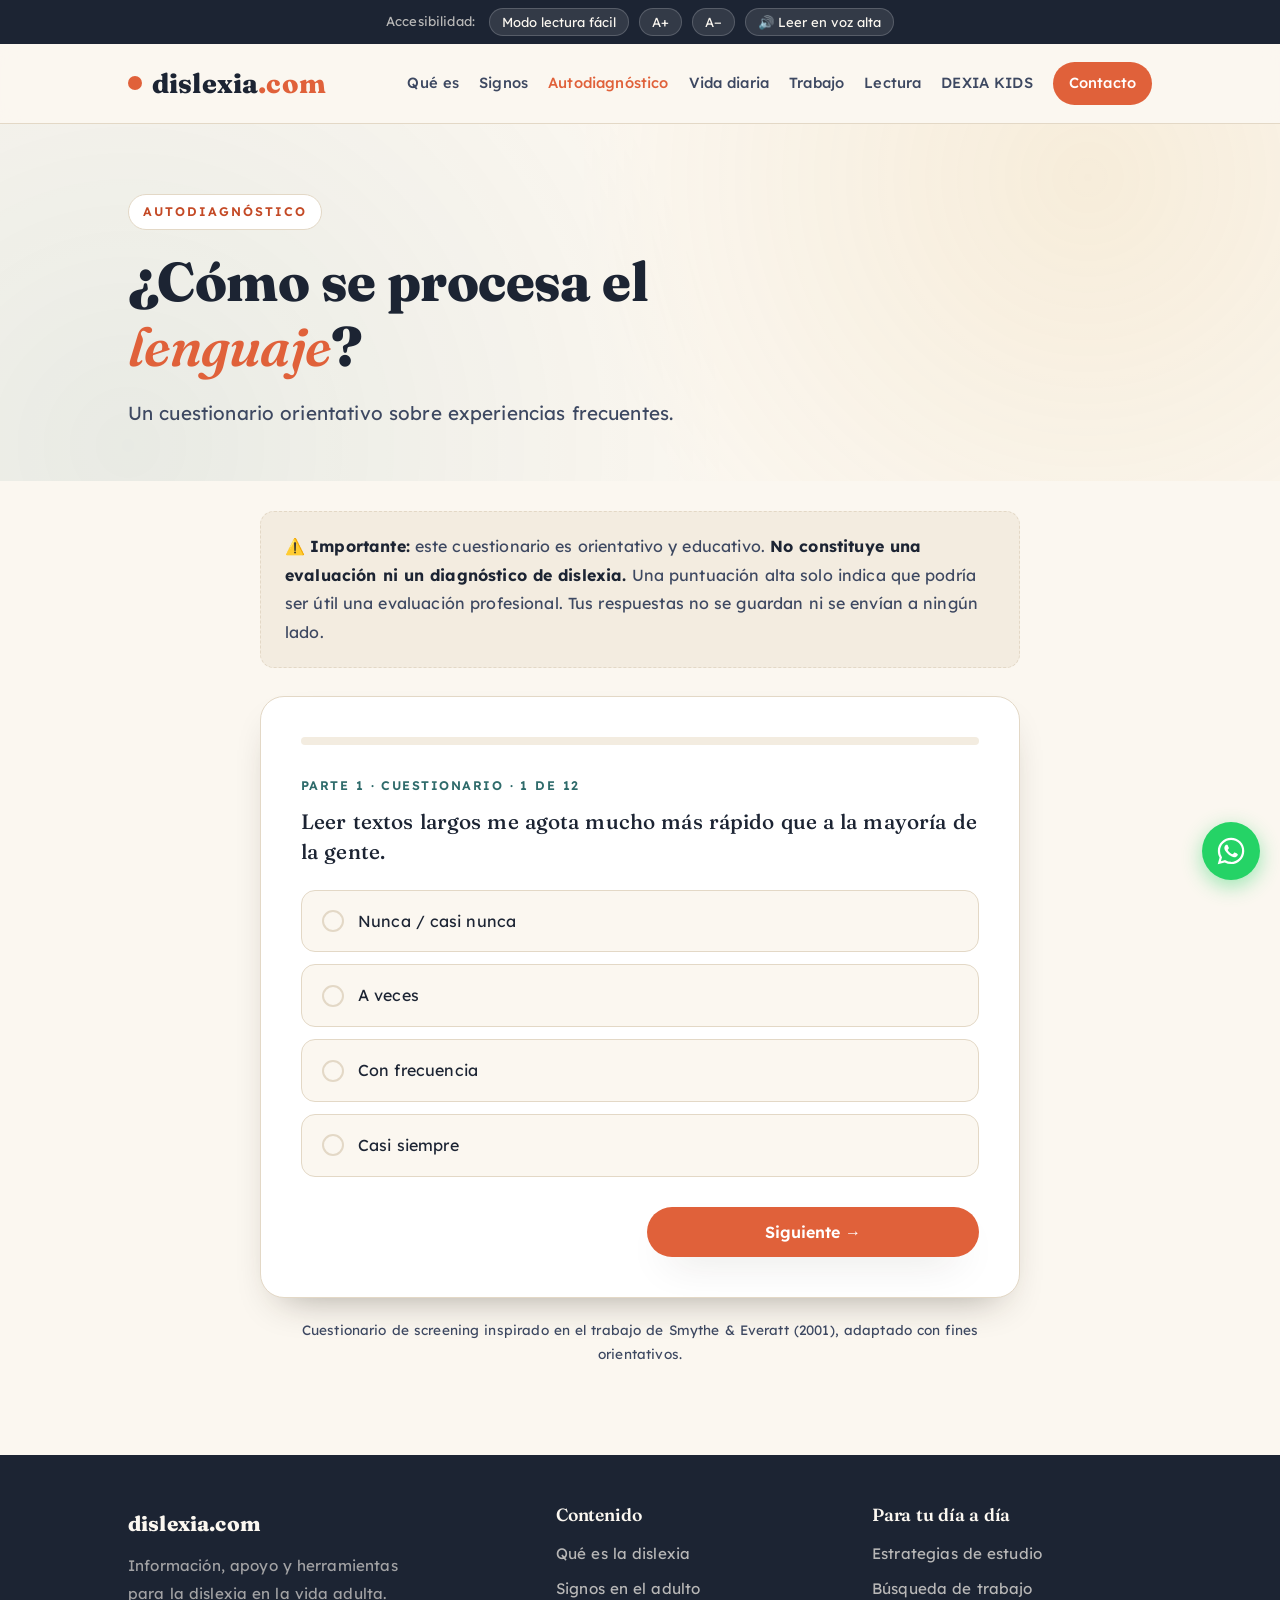
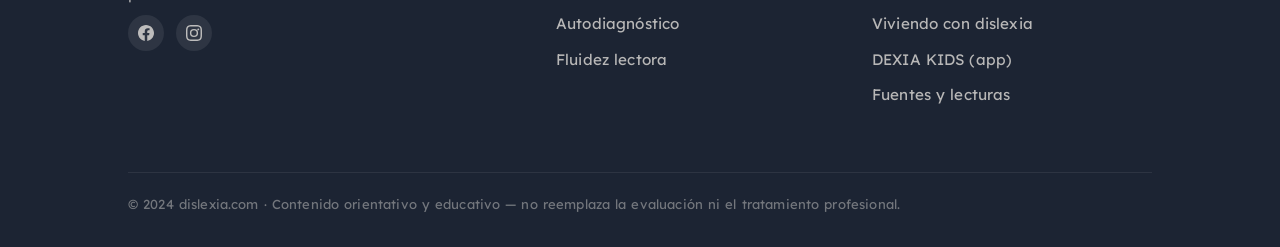
==== commit e952c369: "Add files via upload" ====
--- a/autodiagnostico.html
+++ b/autodiagnostico.html
@@ -123,8 +123,8 @@
       <div class="brand-f">dislexia.com</div>
       <p style="color:rgba(251,247,240,.6);font-size:.95rem;max-width:30ch">Información, apoyo y herramientas para la dislexia en la vida adulta.</p>
       <div class="social">
-        <a href="https://www.facebook.com/mundodexia/" aria-label="Facebook">f</a>
-        <a href="https://www.instagram.com/todo.dislexia/" aria-label="Instagram">ig</a>
+        <a href="https://www.facebook.com/mundodexia/" aria-label="Facebook"><svg viewBox="0 0 24 24" width="16" height="16" fill="currentColor" aria-hidden="true"><path d="M24 12.07C24 5.4 18.63 0 12 0S0 5.4 0 12.07C0 18.1 4.39 23.1 10.13 24v-8.44H7.08v-3.49h3.05V9.41c0-3.02 1.79-4.69 4.53-4.69 1.31 0 2.68.24 2.68.24v2.97h-1.51c-1.49 0-1.96.93-1.96 1.89v2.25h3.33l-.53 3.49h-2.8V24C19.61 23.1 24 18.1 24 12.07z"/></svg></a>
+        <a href="https://www.instagram.com/todo.dislexia/" aria-label="Instagram"><svg viewBox="0 0 24 24" width="16" height="16" fill="currentColor" aria-hidden="true"><path d="M12 2.16c3.2 0 3.58.01 4.85.07 1.17.05 1.8.25 2.23.41.56.22.96.48 1.38.9.42.42.68.82.9 1.38.16.42.36 1.06.41 2.23.06 1.27.07 1.65.07 4.85s-.01 3.58-.07 4.85c-.05 1.17-.25 1.8-.41 2.23-.22.56-.48.96-.9 1.38-.42.42-.82.68-1.38.9-.42.16-1.06.36-2.23.41-1.27.06-1.65.07-4.85.07s-3.58-.01-4.85-.07c-1.17-.05-1.8-.25-2.23-.41a3.7 3.7 0 0 1-1.38-.9 3.7 3.7 0 0 1-.9-1.38c-.16-.42-.36-1.06-.41-2.23-.06-1.27-.07-1.65-.07-4.85s.01-3.58.07-4.85c.05-1.17.25-1.8.41-2.23.22-.56.48-.96.9-1.38.42-.42.82-.68 1.38-.9.42-.16 1.06-.36 2.23-.41C8.42 2.17 8.8 2.16 12 2.16zM12 0C8.74 0 8.33.01 7.05.07 5.78.13 4.9.33 4.14.63c-.79.31-1.46.72-2.12 1.38C1.35 2.67.94 3.34.63 4.13.33 4.9.13 5.77.07 7.05.01 8.33 0 8.74 0 12s.01 3.67.07 4.95c.06 1.28.26 2.15.56 2.92.31.79.72 1.46 1.38 2.12.66.66 1.33 1.07 2.12 1.38.77.3 1.64.5 2.92.56C8.33 23.99 8.74 24 12 24s3.67-.01 4.95-.07c1.28-.06 2.15-.26 2.92-.56a5.86 5.86 0 0 0 2.12-1.38 5.86 5.86 0 0 0 1.38-2.12c.3-.77.5-1.64.56-2.92.06-1.28.07-1.69.07-4.95s-.01-3.67-.07-4.95c-.06-1.28-.26-2.15-.56-2.92a5.86 5.86 0 0 0-1.38-2.12A5.86 5.86 0 0 0 19.87.63c-.77-.3-1.64-.5-2.92-.56C15.67.01 15.26 0 12 0zm0 5.84a6.16 6.16 0 1 0 0 12.32 6.16 6.16 0 0 0 0-12.32zM12 16a4 4 0 1 1 0-8 4 4 0 0 1 0 8zm6.41-10.85a1.44 1.44 0 1 0 0 2.88 1.44 1.44 0 0 0 0-2.88z"/></svg></a>
       </div>
     </div>
     <div><h4>Contenido</h4>
@@ -238,5 +238,19 @@
 </script>
 <script data-goatcounter="https://cpampliega.goatcounter.com/count"
         async src="//gc.zgo.at/count.js"></script>
+<!-- Botón flotante de WhatsApp -->
+<a href="https://wa.me/5491130303344?text=Hola%2C%20me%20interesa%20coordinar%20la%20consulta%20sin%20costo."
+   target="_blank" rel="noopener"
+   class="wa-float" aria-label="Escribir por WhatsApp">
+  <svg viewBox="0 0 24 24" width="30" height="30" fill="#fff" aria-hidden="true"><path d="M19.05 4.91A9.82 9.82 0 0 0 12.04 2C6.58 2 2.13 6.45 2.13 11.91c0 1.75.46 3.45 1.32 4.95L2.05 22l5.25-1.38a9.9 9.9 0 0 0 4.74 1.21h.004c5.46 0 9.91-4.45 9.91-9.91 0-2.65-1.03-5.14-2.9-7.01zm-7.01 15.24h-.003a8.23 8.23 0 0 1-4.19-1.15l-.3-.18-3.12.82.83-3.04-.2-.31a8.18 8.18 0 0 1-1.26-4.38c0-4.54 3.7-8.24 8.25-8.24a8.2 8.2 0 0 1 5.83 2.42 8.18 8.18 0 0 1 2.41 5.83c0 4.54-3.7 8.24-8.24 8.24zm4.52-6.16c-.25-.12-1.47-.72-1.69-.81-.23-.08-.39-.12-.56.12-.16.25-.64.81-.79.97-.14.17-.29.19-.54.06-.25-.12-1.05-.39-1.99-1.23-.74-.66-1.23-1.47-1.38-1.72-.14-.25-.01-.38.11-.51.11-.11.25-.29.37-.43.13-.14.17-.25.25-.41.08-.17.04-.31-.02-.43-.06-.12-.56-1.34-.76-1.84-.2-.48-.4-.42-.56-.43-.14-.01-.31-.01-.47-.01-.17 0-.43.06-.66.31-.23.25-.86.85-.86 2.07 0 1.22.89 2.4 1.01 2.56.12.17 1.75 2.67 4.23 3.74.59.26 1.05.41 1.41.52.59.19 1.13.16 1.56.1.48-.07 1.47-.6 1.67-1.18.21-.58.21-1.07.14-1.18-.06-.11-.22-.17-.47-.29z"/></svg>
+</a>
+<style>
+.wa-float{position:fixed;right:20px;bottom:20px;width:58px;height:58px;border-radius:50%;
+  background:#25D366;display:flex;align-items:center;justify-content:center;z-index:9999;
+  box-shadow:0 6px 20px rgba(37,211,102,.45);transition:transform .15s ease,box-shadow .15s ease}
+.wa-float:hover{transform:scale(1.08);box-shadow:0 8px 26px rgba(37,211,102,.55)}
+.wa-float svg{width:32px;height:32px}
+@media(max-width:600px){.wa-float{right:16px;bottom:16px;width:52px;height:52px}.wa-float svg{width:28px;height:28px}}
+</style>
 </body>
 </html>
